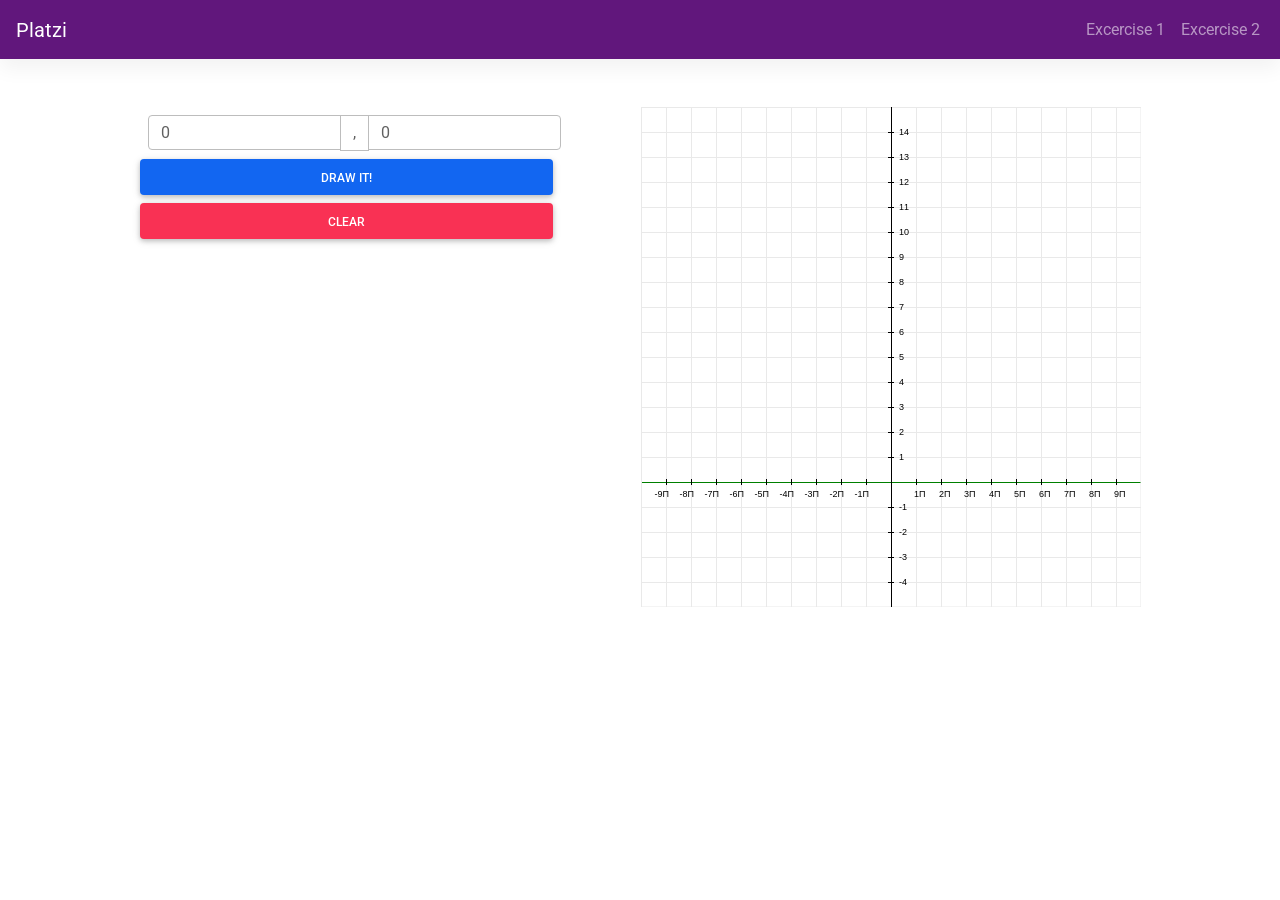
==== index.html @ c8b9733c "Rename file" ====
<!DOCTYPE html>
<html lang="en">
  <head>
    <meta charset="UTF-8" />
    <meta name="viewport" content="width=device-width, initial-scale=1, shrink-to-fit=no" />
    <meta http-equiv="x-ua-compatible" content="ie=edge" />
    <title>Material Design for Bootstrap</title>
    <!-- MDB icon -->
    <link rel="icon" href="img/mdb-favicon.ico" type="image/x-icon" />
    <!-- Font Awesome -->
    <link rel="stylesheet" href="https://use.fontawesome.com/releases/v5.11.2/css/all.css" />
    <!-- Google Fonts Roboto -->
    <link
      rel="stylesheet"
      href="https://fonts.googleapis.com/css2?family=Roboto:wght@300;400;500;700&display=swap"
    />
    <!-- MDB -->
    <link rel="stylesheet" href="css/custom.css" />
    <link rel="stylesheet" href="css/mdb.min.css" />
</head>

<body>
    
    
      <!-- Navbar -->
<nav class="navbar navbar-expand-lg navbar-dark " style="background-color:#61177c;">
  <!-- Container wrapper -->
  <div class="container-fluid">

    <!-- Navbar brand -->
    <a class="navbar-brand" href="#"><img src="https://static.platzi.com/ui/assets/image/isotipoPlatzi093f27a2fb00922bb105.png" alt="" srcset=""> Platzi</a>

    <!-- Toggle button -->
    <button class="navbar-toggler" type="button" data-mdb-toggle="collapse" data-mdb-target="#navbarSupportedContent" aria-controls="navbarSupportedContent" aria-expanded="false" aria-label="Toggle navigation">
      <i class="fas fa-bars"></i>
    </button>

    <!-- Collapsible wrapper -->
    <div class="collapse navbar-collapse" id="navbarSupportedContent">
      <ul class="navbar-nav me-auto mb-2 mb-lg-0">

        <!-- Link -->
        <li class="nav-item">
          <a class="nav-link" href="./index.html">Excercise 1</a>
          </li>
          <li> 
          <a class="nav-link" href="./practice2.html">Excercise 2</a> 
        </li>

      </ul>

    </div>
  </div>
  <!-- Container wrapper -->
</nav>
<!-- Navbar -->
<div class="container">
        <div class="h-100 d-flex justify-content-around align-items-center pt-5">
 <div class="d-flex flex-row"> 
       <form class="d-flex">

     
   
      
        <!-- 2 column grid layout for inline styling -->
        <div class="row mb-4">
          <div class="col-10 p-auto bloque_coordenadas">
            <!-- Checkbox -->
           
              <div class="input-group m-2 ejercicio1" >
                <input type="number" class="form-control" id="pointX" value="0" placeholder="pointX" aria-label="PointX">
                <span class="input-group-text">,</span>
                <input type="number" class="form-control" id="pointY" value="0" placeholder="pointY" aria-label="pointY">
              </div>
             
              <button type="button" id="submit" class="btn btn-primary btn-block">Draw it!</button>
              <input type="buton" id="clear" class="btn btn-danger btn-block" value="Clear">
              <p id='showCoords'></p>

                </div>
      
         
        </div>
      
        <!-- Submit button -->
    
      </form>
 
<canvas id="my-canvas" width="500" height="500" class="" onclick="showCoords(event)"></canvas>
 


 <script src="js/canvas.js"></script>
 <script src="js/events.js"></script>
<script type="text/javascript" src="js/mdb.min.js"></script>

 
</body>

</html>
---- css/custom.css ----
#navbarSupportedContent{
    display: flex;
    justify-content: flex-end;
    max-height: 70px;

}

nav{
    position: absolute;
    top: 0;
    right: 0;
    width: 100% !important;
    left: 0;
    z-index: 20;
}
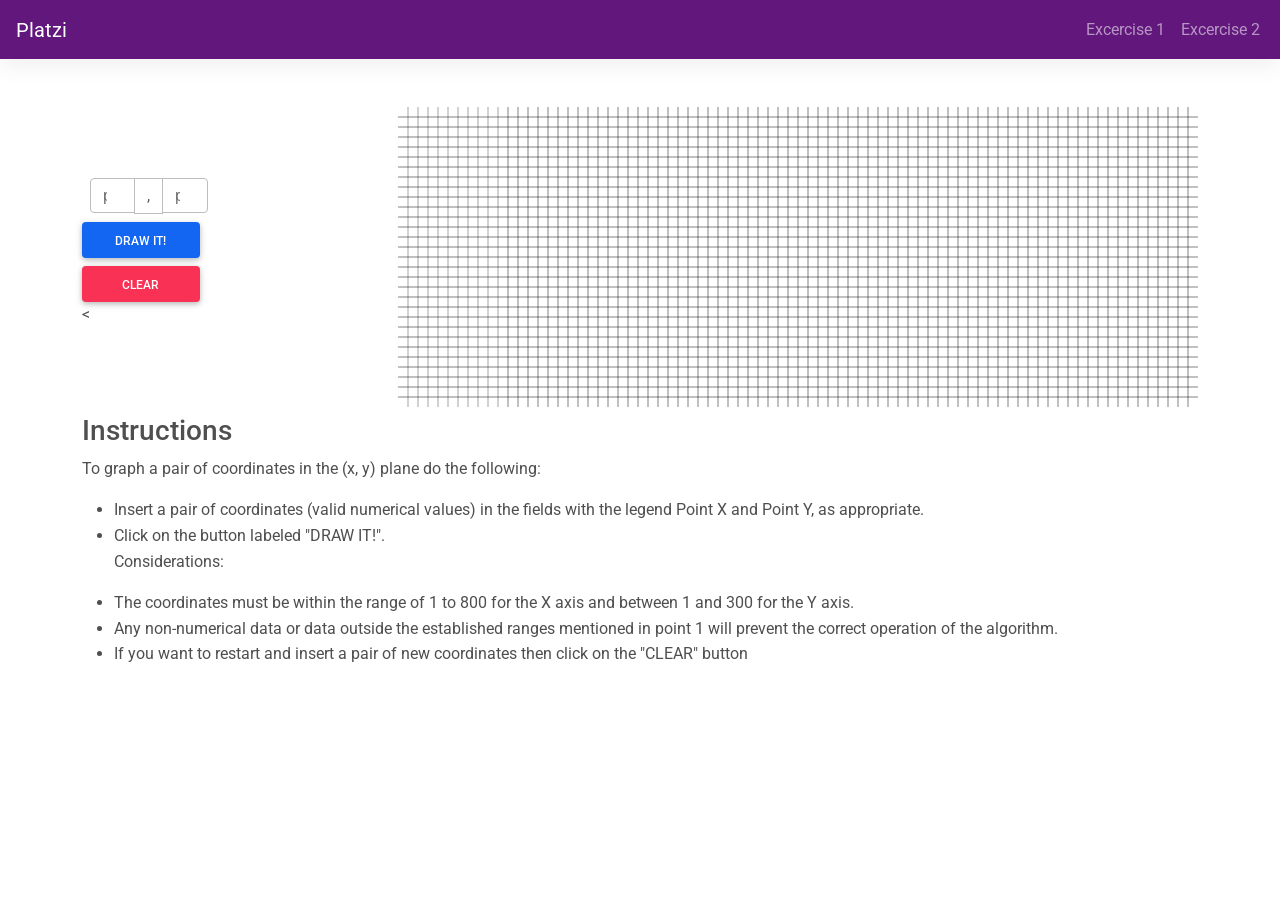
==== commit 5e921f86: "CCorrection, extension and improvement of exercise 1" ====
--- a/index.html
+++ b/index.html
@@ -56,7 +56,7 @@
 <!-- Navbar -->
 <div class="container">
         <div class="h-100 d-flex justify-content-around align-items-center pt-5">
- <div class="d-flex flex-row"> 
+ <div class="d-flex flex-row" id="contenedor"> 
        <form class="d-flex">
 
      
@@ -64,32 +64,49 @@
       
         <!-- 2 column grid layout for inline styling -->
         <div class="row mb-4">
-          <div class="col-10 p-auto bloque_coordenadas">
+          <div class="col-5 p-auto bloque_coordenadas">
             <!-- Checkbox -->
            
               <div class="input-group m-2 ejercicio1" >
-                <input type="number" class="form-control" id="pointX" value="0" placeholder="pointX" aria-label="PointX">
+                <input type="number" class="form-control" id="pointX" value="" required placeholder="pointX" aria-label="PointX">
                 <span class="input-group-text">,</span>
-                <input type="number" class="form-control" id="pointY" value="0" placeholder="pointY" aria-label="pointY">
+                <input type="number" class="form-control" id="pointY" value="" required placeholder="pointY" aria-label="pointY">
               </div>
              
               <button type="button" id="submit" class="btn btn-primary btn-block">Draw it!</button>
               <input type="buton" id="clear" class="btn btn-danger btn-block" value="Clear">
-              <p id='showCoords'></p>
-
+<
+              </div>
                 </div>
-      
+         
+                  
          
         </div>
       
         <!-- Submit button -->
     
       </form>
- 
-<canvas id="my-canvas" width="500" height="500" class="" onclick="showCoords(event)"></canvas>
- 
+ <div id="contenedorCanvas"> 
+<canvas id="canvas1" width="800" height="300" class="" onclick="showCoords(event)"></canvas>
+</div>
 
-
+</div><div class="row">
+  <div class="instructions col-12">
+  <h3>Instructions</h3>
+  <p> To graph a pair of coordinates in the (x, y) plane do the following:</p>
+  <ul>
+  <li>
+    Insert a pair of coordinates (valid numerical values) in the fields with the legend Point X and Point Y, as appropriate.
+  </li>
+  <li>
+    Click on the button labeled "DRAW IT!".</li>
+     <p>
+    Considerations:<p>
+      <li>
+    The coordinates must be within the range of 1 to 800 for the X axis and between 1 and 300 for the Y axis.</li><li>
+    Any non-numerical data or data outside the established ranges mentioned in point 1 will prevent the correct operation of the algorithm.</li>
+    <li>If you want to restart and insert a pair of new coordinates then click on the "CLEAR" button</li>
+  </ul></dib>
  <script src="js/canvas.js"></script>
  <script src="js/events.js"></script>
 <script type="text/javascript" src="js/mdb.min.js"></script>
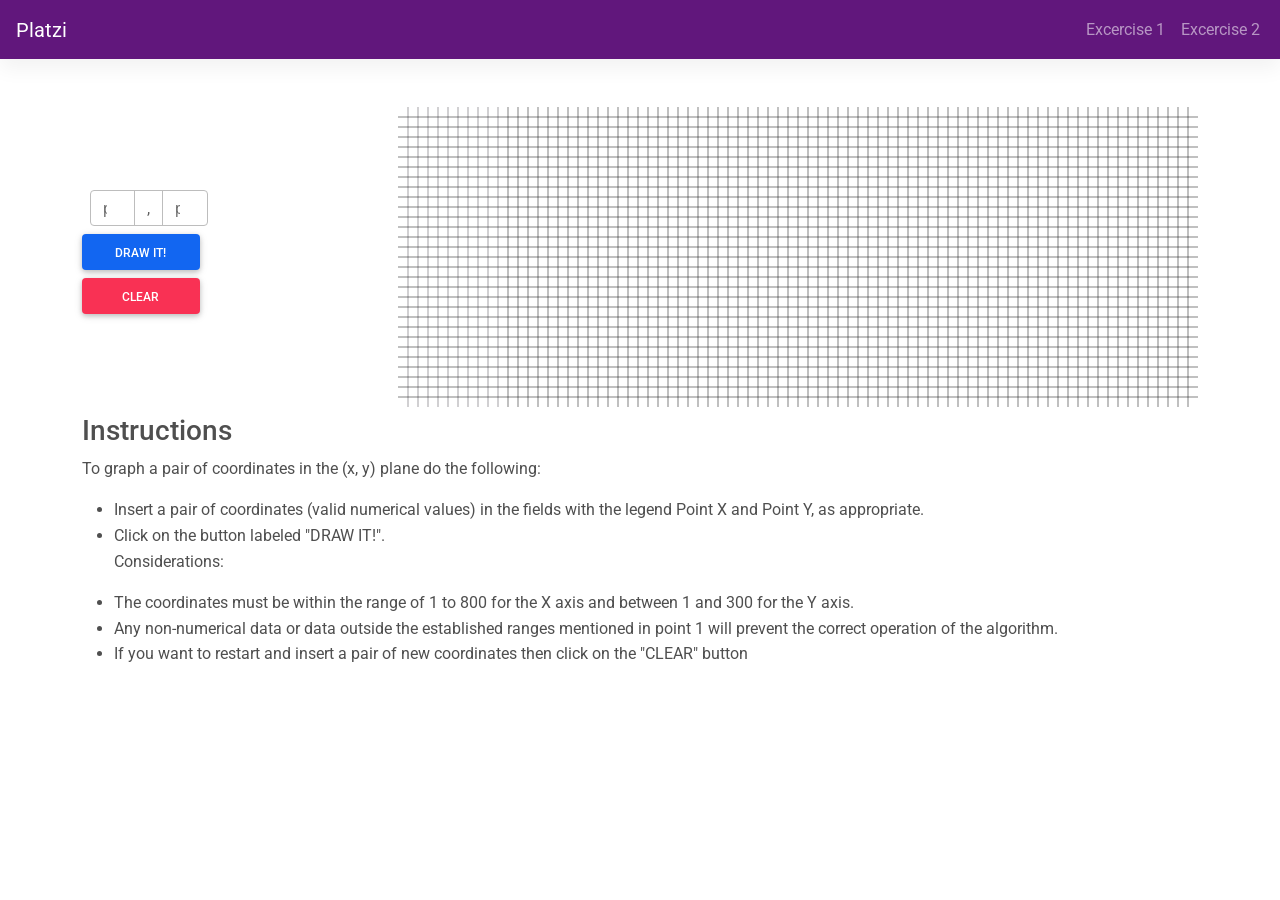
==== commit 4065bdc7: "HTML5 syntax and semantics fixes" ====
--- a/index.html
+++ b/index.html
@@ -1,117 +1,103 @@
 <!DOCTYPE html>
 <html lang="en">
-  <head>
-    <meta charset="UTF-8" />
-    <meta name="viewport" content="width=device-width, initial-scale=1, shrink-to-fit=no" />
-    <meta http-equiv="x-ua-compatible" content="ie=edge" />
-    <title>Material Design for Bootstrap</title>
-    <!-- MDB icon -->
-    <link rel="icon" href="img/mdb-favicon.ico" type="image/x-icon" />
-    <!-- Font Awesome -->
-    <link rel="stylesheet" href="https://use.fontawesome.com/releases/v5.11.2/css/all.css" />
-    <!-- Google Fonts Roboto -->
-    <link
-      rel="stylesheet"
-      href="https://fonts.googleapis.com/css2?family=Roboto:wght@300;400;500;700&display=swap"
-    />
-    <!-- MDB -->
-    <link rel="stylesheet" href="css/custom.css" />
-    <link rel="stylesheet" href="css/mdb.min.css" />
+
+<head>
+  <meta charset="UTF-8" />
+  <meta name="viewport" content="width=device-width, initial-scale=1, shrink-to-fit=no" />
+  <meta http-equiv="x-ua-compatible" content="ie=edge" />
+  <title>LaGraficadora - Platzi Master</title>
+  <!-- MDB icon -->
+  <link rel="icon" href="img/mdb-favicon.ico" type="image/x-icon" />
+  <!-- Font Awesome -->
+  <link rel="stylesheet" href="https://use.fontawesome.com/releases/v5.11.2/css/all.css" />
+  <!-- Google Fonts Roboto -->
+  <link rel="stylesheet" href="https://fonts.googleapis.com/css2?family=Roboto:wght@300;400;500;700&display=swap" />
+  <!-- MDB -->
+  <link rel="stylesheet" href="css/custom.css" />
+  <link rel="stylesheet" href="css/mdb.min.css" />
 </head>
+<body>
+  <!-- Navbar -->
+  <nav class="navbar navbar-expand-lg navbar-dark " style="background-color:#61177c;">
+    <!-- Container wrapper -->
+    <div class="container-fluid">
+      <!-- Navbar brand -->
+      <a class="navbar-brand" href="#"><img
+          src="https://static.platzi.com/ui/assets/image/isotipoPlatzi093f27a2fb00922bb105.png" alt="" srcset="">
+        Platzi</a>
 
-<body>
-    
-    
-      <!-- Navbar -->
-<nav class="navbar navbar-expand-lg navbar-dark " style="background-color:#61177c;">
-  <!-- Container wrapper -->
-  <div class="container-fluid">
-
-    <!-- Navbar brand -->
-    <a class="navbar-brand" href="#"><img src="https://static.platzi.com/ui/assets/image/isotipoPlatzi093f27a2fb00922bb105.png" alt="" srcset=""> Platzi</a>
-
-    <!-- Toggle button -->
-    <button class="navbar-toggler" type="button" data-mdb-toggle="collapse" data-mdb-target="#navbarSupportedContent" aria-controls="navbarSupportedContent" aria-expanded="false" aria-label="Toggle navigation">
-      <i class="fas fa-bars"></i>
-    </button>
-
-    <!-- Collapsible wrapper -->
-    <div class="collapse navbar-collapse" id="navbarSupportedContent">
-      <ul class="navbar-nav me-auto mb-2 mb-lg-0">
-
-        <!-- Link -->
-        <li class="nav-item">
-          <a class="nav-link" href="./index.html">Excercise 1</a>
+      <!-- Toggle button -->
+      <button class="navbar-toggler" type="button" data-mdb-toggle="collapse" data-mdb-target="#navbarSupportedContent"
+        aria-controls="navbarSupportedContent" aria-expanded="false" aria-label="Toggle navigation">
+        <i class="fas fa-bars"></i>
+      </button>
+      <!-- Collapsible wrapper -->
+      <div class="collapse navbar-collapse" id="navbarSupportedContent">
+        <ul class="navbar-nav me-auto mb-2 mb-lg-0">
+          <!-- Link -->
+          <li class="nav-item">
+            <a class="nav-link" href="./index.html">Excercise 1</a>
           </li>
-          <li> 
-          <a class="nav-link" href="./practice2.html">Excercise 2</a> 
-        </li>
-
-      </ul>
-
+          <li>
+            <a class="nav-link" href="./practice2.html">Excercise 2</a>
+          </li>
+        </ul>
+      </div>
     </div>
-  </div>
-  <!-- Container wrapper -->
-</nav>
-<!-- Navbar -->
-<div class="container">
-        <div class="h-100 d-flex justify-content-around align-items-center pt-5">
- <div class="d-flex flex-row" id="contenedor"> 
-       <form class="d-flex">
-
-     
-   
-      
-        <!-- 2 column grid layout for inline styling -->
-        <div class="row mb-4">
-          <div class="col-5 p-auto bloque_coordenadas">
-            <!-- Checkbox -->
-           
-              <div class="input-group m-2 ejercicio1" >
-                <input type="number" class="form-control" id="pointX" value="" required placeholder="pointX" aria-label="PointX">
+    <!-- Container wrapper -->
+  </nav>
+  <!-- Navbar -->
+  <div class="container">
+    <div class="h-100 d-flex justify-content-around align-items-center pt-5">
+      <div class="d-flex flex-row" id="contenedor">
+        <form class="d-flex">
+<!-- 2 column grid layout for inline styling -->
+          <div class="row mb-4">
+            <div class="col-5 p-auto bloque_coordenadas">
+              <!-- Checkbox -->
+              <div class="input-group m-2 ejercicio1">
+                <input type="number" class="form-control" id="pointX" value="" required placeholder="pointX"
+                  aria-label="PointX">
                 <span class="input-group-text">,</span>
-                <input type="number" class="form-control" id="pointY" value="" required placeholder="pointY" aria-label="pointY">
+                <input type="number" class="form-control" id="pointY" value="" required placeholder="pointY"
+                  aria-label="pointY">
               </div>
-             
               <button type="button" id="submit" class="btn btn-primary btn-block">Draw it!</button>
               <input type="buton" id="clear" class="btn btn-danger btn-block" value="Clear">
-<
-              </div>
-                </div>
-         
-                  
-         
+            </div>
+          </div>
+         </div>
+      <!-- Submit button -->
+      </form>
+      <div id="contenedorCanvas">
+        <canvas id="canvas1" width="800" height="300" class="" onclick="showCoords(event)"></canvas>
+      </div>
+    </div>
+    <div class="row">
+      <div class="instructions col-12">
+        <h3>Instructions</h3>
+        <p> To graph a pair of coordinates in the (x, y) plane do the following:</p>
+        <ul>
+          <li>
+            Insert a pair of coordinates (valid numerical values) in the fields with the legend Point X and Point Y, as
+            appropriate.
+          </li>
+          <li>
+            Click on the button labeled "DRAW IT!".</li>
+          <p>
+            Considerations:
+          <p>
+            <li>
+              The coordinates must be within the range of 1 to 800 for the X axis and between 1 and 300 for the Y axis.
+            </li>
+            <li>
+              Any non-numerical data or data outside the established ranges mentioned in point 1 will prevent the
+              correct operation of the algorithm.</li>
+            <li>If you want to restart and insert a pair of new coordinates then click on the "CLEAR" button</li>
+        </ul>
         </div>
-      
-        <!-- Submit button -->
-    
-      </form>
- <div id="contenedorCanvas"> 
-<canvas id="canvas1" width="800" height="300" class="" onclick="showCoords(event)"></canvas>
-</div>
-
-</div><div class="row">
-  <div class="instructions col-12">
-  <h3>Instructions</h3>
-  <p> To graph a pair of coordinates in the (x, y) plane do the following:</p>
-  <ul>
-  <li>
-    Insert a pair of coordinates (valid numerical values) in the fields with the legend Point X and Point Y, as appropriate.
-  </li>
-  <li>
-    Click on the button labeled "DRAW IT!".</li>
-     <p>
-    Considerations:<p>
-      <li>
-    The coordinates must be within the range of 1 to 800 for the X axis and between 1 and 300 for the Y axis.</li><li>
-    Any non-numerical data or data outside the established ranges mentioned in point 1 will prevent the correct operation of the algorithm.</li>
-    <li>If you want to restart and insert a pair of new coordinates then click on the "CLEAR" button</li>
-  </ul></dib>
- <script src="js/canvas.js"></script>
- <script src="js/events.js"></script>
-<script type="text/javascript" src="js/mdb.min.js"></script>
-
- 
-</body>
-
-</html>
+        <script src="js/canvas.js"></script>
+        <script src="js/events.js"></script>
+        <script type="text/javascript" src="js/mdb.min.js"></script>
+     </body>
+</html>
